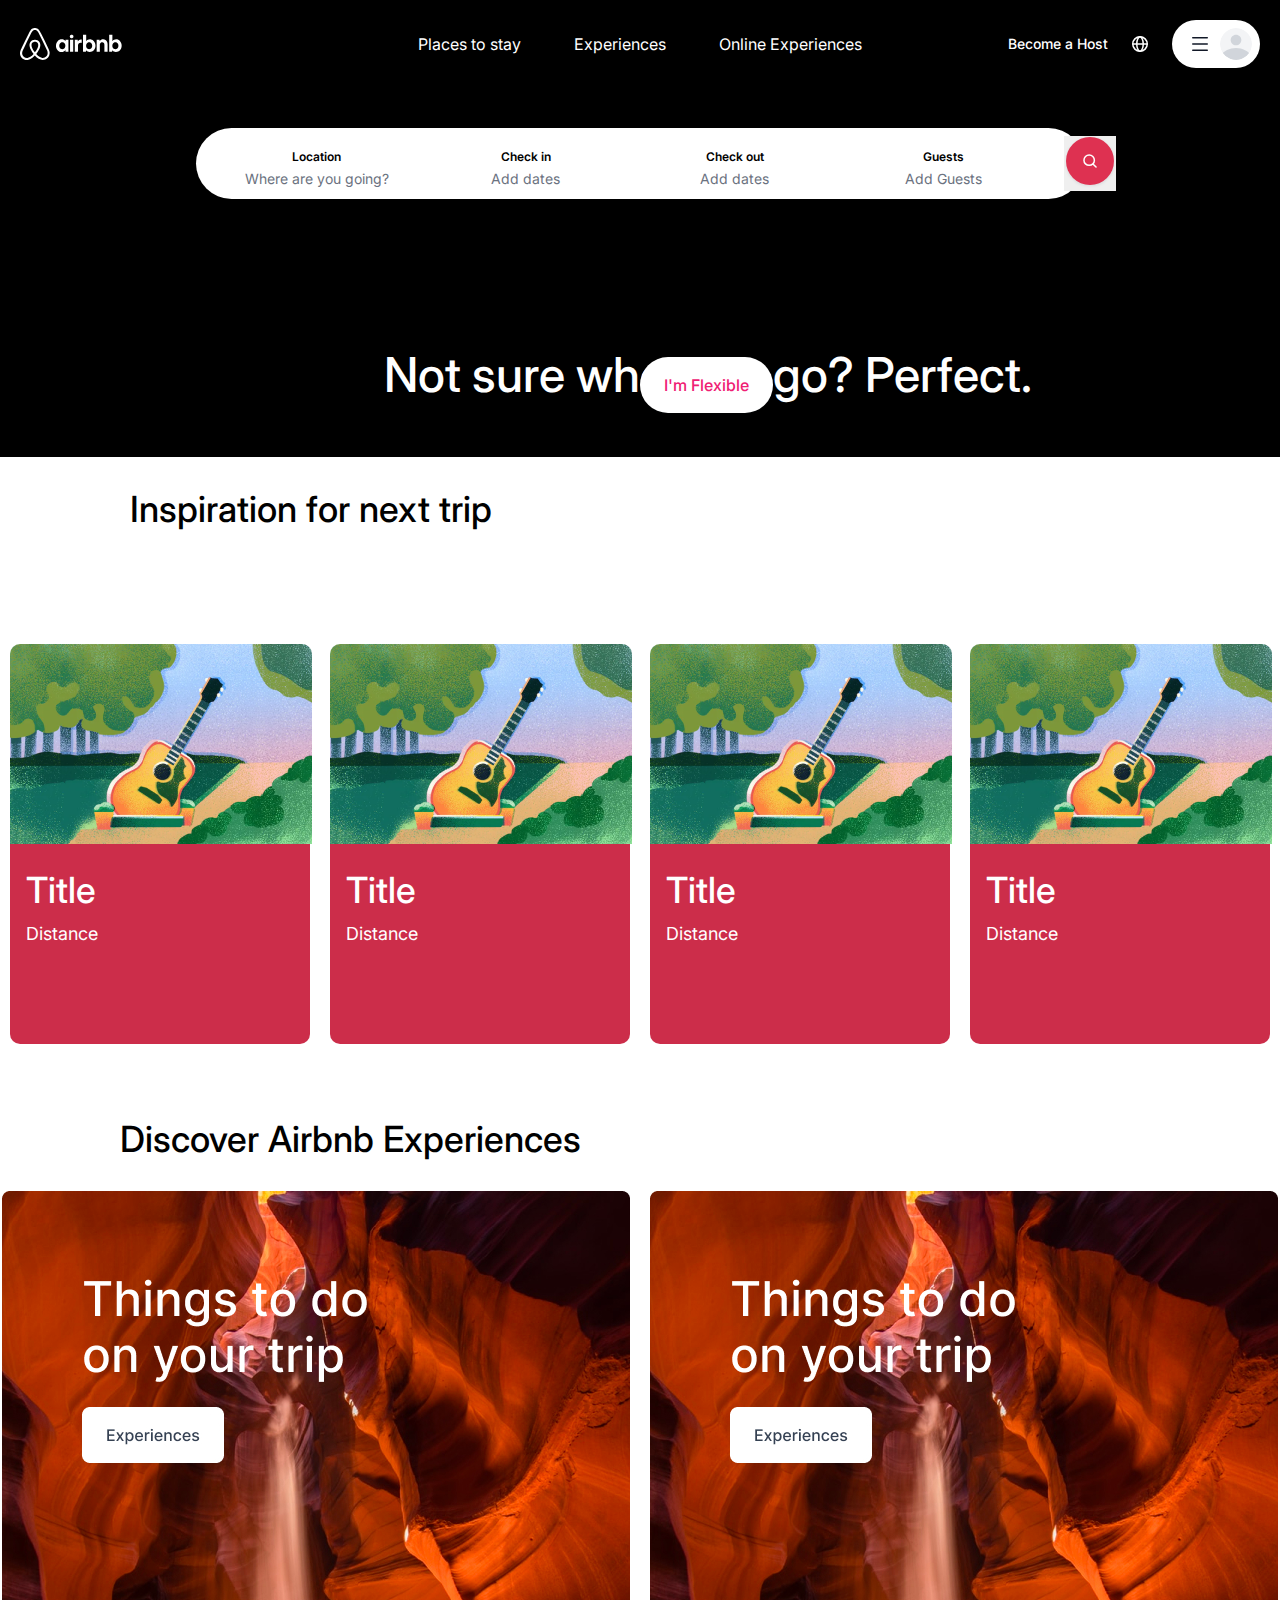
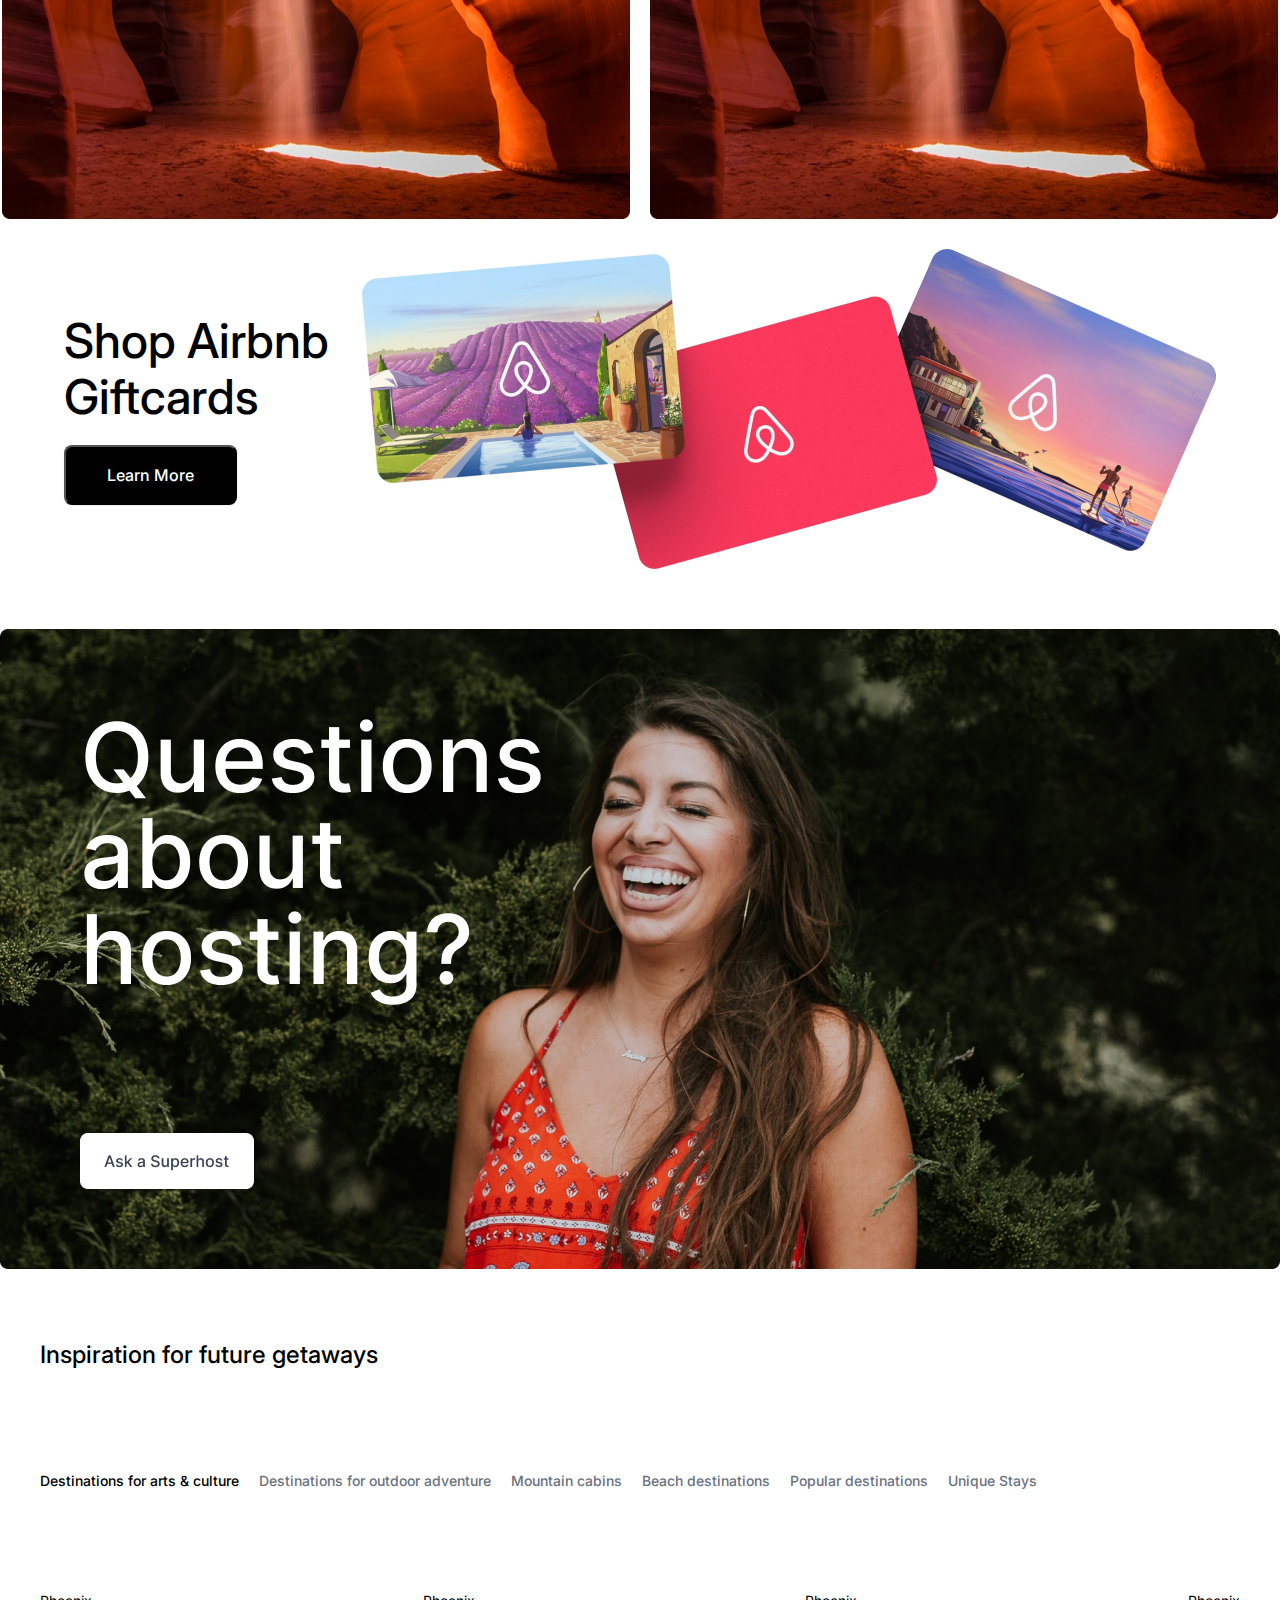
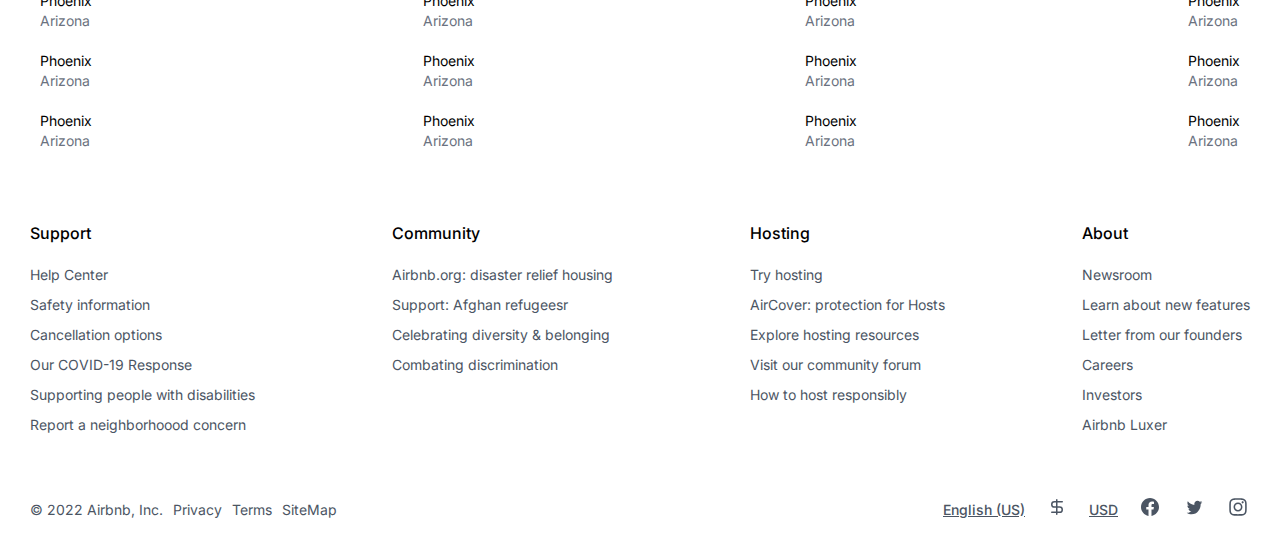
==== index.html @ 441b5147 "first" ====
<!DOCTYPE html>
<html lang="en">
<head>
    <meta charset="UTF-8">
    <meta name="viewport" content="width=device-width, initial-scale=1.0">
    <title>Document</title>
    <link rel="stylesheet" href="styles.css">
</head>
<body>

<nav class="nav-bar">
    <div class="nav1">
        <img src="./images/Vector (4).svg" alt="">
    </div>
    <div class="nav2">
        <h1>Places to stay</h1>
        <h1>Experiences</h1>
        <h1>Online Experiences</h1>
    </div>
    <div class="nav3">
        <p>Become a Host</p>
        <img src="./images/globe.svg" alt="">
        <button><img src="./images/menu.svg" alt=""><img src="./images/Avatar.svg" alt=""></button>
    </div>

</nav>

<div class="search-section">
    <div class="search-1">
        <div class="ip-box">
            <input type="text">
            <i>Location</i>
            <p>Where are you going?</p>
        </div>
        <div class="ip-box">
            <input type="text">
            <i>Check in</i>
            <p>Add dates</p>
        </div>
        <div class="ip-box">
            <input type="text">
            <i>Check out</i>
            <p>Add dates</p>
        </div>
          
        <div class="ip-box">
            <input type="text">
            <i>Guests</i>
            <p>Add Guests</p>
        </div>
        
      
        <button><img src="./images/Icon Button.svg" alt=""></button>
    </div>
</div>


    <div class="hero-1">
        <h1 >Not sure where to go? Perfect.</h1>
        <button>I'm Flexible</button>
        <img src="https://s3-alpha-sig.figma.com/img/8021/96a6/83d8b4f496c94cf0a33728d8f6e90e4b?Expires=1698019200&Signature=[base64]~1MGBa3YAjRZT5to3wsWoAhv1SKl4DXpyup11eRVD4vSIcGAQKuEsvvbBh2qszjRvrz6UcRTbOzdg__&Key-Pair-Id=APKAQ4GOSFWCVNEHN3O4" alt="">
    
    </div>

    <div class="hero-3">
        <h1 class="hero-3-h1-h1">Inspiration for next trip</h1>
        <div class="h3-cards">
            <div class="h3-card">
                <div class="h3cUp"><img src="./images/Rectangle 1.png" alt=""></div>
                <div class="h3cDow">
                    <h1>Title</h1>
                    <p>Distance</p>
                </div>
            </div>
            <div class="h3-card">
                <div class="h3cUp"><img src="./images/Rectangle 1.png" alt=""></div>
                <div class="h3cDow">
                    <h1>Title</h1>
                    <p>Distance</p>
                </div>
            </div> <div class="h3-card">
                <div class="h3cUp"><img src="./images/Rectangle 1.png" alt=""></div>
                <div class="h3cDow">
                    <h1>Title</h1>
                    <p>Distance</p>
                </div>
            </div> <div class="h3-card">
                <div class="h3cUp"><img src="./images/Rectangle 1.png" alt=""></div>
                <div class="h3cDow">
                    <h1>Title</h1>
                    <p>Distance</p>
                </div>
            </div>
        </div>


    </div>



<div class="hero-4">
    <h1 class="hero-4-head">Discover Airbnb Experiences</h1>
    <div class="h4-cards">
     
            <img src="./images/unsplash_qvO4yjZo-Mc.jpg" alt="">
            <img src="./images/unsplash_qvO4yjZo-Mc.jpg" alt="">
    </div>


</div>


<div class="hero-5">
    <div class="hero-5-container">
    <div class="hero-5-1">
        <h1>Shop Airbnb Giftcards</h1>
        <button>Learn More</button>
    </div>
    <div class="hero-5-2">
        <img src="./images/Gift Cards.jpg" alt="">
    </div>
    </div>
</div>


    <div class="hero-6">
        <div class="hero-6-container">
            <img src="./images/unsplash_SV3e7hGlVnc.png" alt="">
        </div>
    </div>


    <div class="footer1">
        <div class="footer1-1">
            <h1>Inspiration for future getaways</h1>
        </div>
        <div class="footer1-2">
            <ul>
                <li id="changeFooteractive">Destinations for arts & culture</li>
                <li>Destinations for outdoor adventure</li>
                <li>Mountain cabins</li>
                <li>Beach destinations</li>
                <li>Popular destinations</li>
                <li>Unique Stays</li>
            </ul>
        </div>
        <div class="footer1-3">
            <div class="footer1-31">
                <div class="footer1-311">
                    <div class="footer1-3111">Phoenix</div>
                    <div class="footer1-3112">Arizona</div>
                </div>
                <div class="footer1-311">
                    <div class="footer1-3111">Phoenix</div>
                    <div class="footer1-3112">Arizona</div>
                </div>
                <div class="footer1-311">
                    <div class="footer1-3111">Phoenix</div>
                    <div class="footer1-3112">Arizona</div>
                </div>
                <div class="footer1-311">
                    <div class="footer1-3111">Phoenix</div>
                    <div class="footer1-3112">Arizona</div>
                </div>
            </div>
            <div class="footer1-31">
                <div class="footer1-311">
                    <div class="footer1-3111">Phoenix</div>
                    <div class="footer1-3112">Arizona</div>
                </div>
                <div class="footer1-311">
                    <div class="footer1-3111">Phoenix</div>
                    <div class="footer1-3112">Arizona</div>
                </div>
                <div class="footer1-311">
                    <div class="footer1-3111">Phoenix</div>
                    <div class="footer1-3112">Arizona</div>
                </div>
                <div class="footer1-311">
                    <div class="footer1-3111">Phoenix</div>
                    <div class="footer1-3112">Arizona</div>
                </div>
            </div>
            <div class="footer1-31">
                <div class="footer1-311">
                    <div class="footer1-3111">Phoenix</div>
                    <div class="footer1-3112">Arizona</div>
                </div>
                <div class="footer1-311">
                    <div class="footer1-3111">Phoenix</div>
                    <div class="footer1-3112">Arizona</div>
                </div>
                <div class="footer1-311">
                    <div class="footer1-3111">Phoenix</div>
                    <div class="footer1-3112">Arizona</div>
                </div>
                <div class="footer1-311">
                    <div class="footer1-3111">Phoenix</div>
                    <div class="footer1-3112">Arizona</div>
                </div>
            </div>

            

        </div>

    </div>

    <div class="footer2">
        <div class="f21">
            <h1>Support</h1>
            <ul>
                <li>Help Center</li>
                <li>Safety information</li>
                <li>Cancellation options</li>
                <li>Our COVID-19 Response</li>
                <li>Supporting people with disabilities</li>
                <li>Report a neighborhoood concern</li>

            </ul>
        </div>
        <div class="f21">
            <h1>Community</h1>
            <ul>
                <li>Airbnb.org: disaster relief housing</li>
                <li>Support: Afghan refugeesr</li>
                <li>Celebrating diversity & belonging</li>
                <li>Combating discrimination</li>

            </ul>
        </div>
        <div class="f21">
            <h1>Hosting</h1>
            <ul>
                <li>Try hosting</li>
                <li>AirCover: protection for Hosts</li>
                <li>Explore hosting resources</li>
                <li>Visit our community forum</li>
                <li>How to host responsibly</li>

            </ul>
        </div>
        <div class="f21">
            <h1>About</h1>
            <ul>
                <li>Newsroom</li>
                <li>Learn about new features</li>
                <li>Letter from our founders</li>
                <li>Careers</li>
                <li>Investors</li>
                <li>Airbnb Luxer</li>

            </ul>
        </div>

    </div>

    <div class="footer4">
        <div class="f4L">
            <ul>
                <li>© 2022 Airbnb, Inc.</li>
                <li>Privacy</li>
                <li>Terms</li>
                <li>SiteMap</li>
            </ul>
        </div>
        <div class="f4R">
            <ul>
                <li id="toBedeletedFooter" ><img src="./images/globe.svg" alt=""></li>
                <li id="toBedeletedFooter">English (US)</li>
                <li id="toBedeletedFooter"><img src="./images/dollar-2.svg" alt=""></li>
                <li id="toBedeletedFooter">USD</li>
                <li><img src="./images/Social Media.svg" alt=""></li>
                <li><img src="./images/Social Media (1).svg" alt="" srcset=""></li>
                <li><img src="./images/Social Media (2).svg" alt="" srcset=""></li>


            </ul>
        </div>
    </div>


    <script src="index.js"></script>
</body>
</html>
---- styles.css ----
@import url("https://fonts.googleapis.com/css2?family=ABeeZee&family=Aclonica&family=DM+Sans:opsz@9..40&family=Gothic+A1&family=Inter&family=Montserrat&family=Plus+Jakarta+Sans&family=Poppins&family=Preahvihear&family=Roboto&family=Rubik&display=swap");

* {
  margin: 0px;
  padding: 0px;
}
.nav-bar {
  position: block;
  display: flex;
  flex-direction: row;
  background-color: black;
  align-items: center;
  justify-content: space-between;
  padding: 20px;
}
.nav2,
.nav3 {
  display: flex;
  flex-direction: row;
  align-items: center;
}
.nav1 {
    display:flex;
  width: 30%;
}
.nav2 {
  width: 40%;
  justify-content: space-around;
}

.nav2 h1 {
  color: var(--white, #fff);

  /* text-base/Regular */
  font-family: Inter;
  font-size: 16px;
  font-style: normal;
  font-weight: 400;
  line-height: 24px; /* 150% */
}

.nav3 {
  width: 30%;
  justify-content: flex-end;
  gap: 20px;
}
.nav3 p {
  color: var(--white, #fff);

  /* text-sm/Medium */
  font-family: Inter;
  font-size: 14px;
  font-style: normal;
  font-weight: 500;
  line-height: 20px; /* 142.857% */
}

.nav3 button {
  display: flex;
  padding: 8px 8px 8px 16px;
  align-items: center;
  gap: 8px;
  border-radius: 100px;
  background: var(--white, #fff);
  border: none;
}

.search-section {
  display: flex;
  flex-direction: row;
  align-items: center;
  justify-content: center;
  background-color: rgb(0, 0, 0);
  padding: 40px;
}
.search-1 {
  display: flex;
  width: 848px;
  padding: 8px 8px 8px 32px;
  align-items: center;
  gap: 32px;
  background-color: #fff;
  border-radius: 1000px;
}
.ip-box {
  position: relative;
  align-items: center;
  justify-content: center;
  display: flex;
  flex-direction: column;
}
.ip-box input {
  height: 50px;
  border: none;
  display: flex;
  align-items: center;
}
.ip-box i {
  position: absolute;
  color: var(--black, #000);
  top: 10px;
  /* text-xs/Medium */
  font-family: Inter;
  font-size: 12px;
  font-style: normal;
  font-weight: 600;
  line-height: 133.33%; /* 133.333% */
  position: absolute;
}

.ip-box p {
  position: absolute;
  top: 30px;
  color: var(--gray-500, #6b7280);

  /* text-sm/Regular */
  font-family: Inter;
  font-size: 14px;
  font-style: normal;
  font-weight: 400;
  line-height: 20px; /* 142.857% */
}
.search-1 button {
  border: none;
  background-color: none;
}
.hero-1 {
  position: relative;
    background-color: #000;
  display: block;
  height: 50%;
  padding: 100px;
}
.hero-1 img {
  max-height: 100%;
  max-width: 100%;
  border-radius: 50px !important;
}
.hero-1 h1 {
  color: #fff;
  position: absolute;
  bottom: 25%;
  left: 30%;
  /* text-5xl/Medium */
  font-family: Inter;
  font-size: 48px;
  font-style: normal;
  font-weight: 500;
  line-height: 56px; /* 116.667% */
}
.hero-1 button {
    position: absolute;
    bottom: 20%;
    left: 50%;
  display: flex;
  padding: 16px 24px;
  justify-content: center;
  align-items: center;
  gap: 8px;
  color: #ef2073;
  border-radius: 100px;
  border: 0px solid var(--gray-200, #e5e7eb);
  background: var(--white, #fff);

/* text-base/Medium */
font-family: Inter;
font-size: 16px;
font-style: normal;
font-weight: 500;
line-height: 150%; /* 24px */
  /* shadow-base */
  box-shadow: 0px 1px 2px 0px rgba(31, 41, 55, 0.08);
}

.hero-3{
    position: block;
    height: 600px;
    display: flex;
    flex-direction: column;
    align-items: flex-start;
    justify-content: center;
    padding: 30px;

}
.h3-cards{
    display: flex;
    flex-direction:row;
   
    width: 100%;
    height: 100%;
    gap: 20px;
    align-items: center;
    justify-content: center;
}
.h3-card{
    /* display: flex;
    height: 500px;
    width: 500px;
    flex-direction: column; */
   display: flex;
   height: 330px;
    width: 300px;
    flex-direction: column;
    border-radius: 10px;
 
}

.h3cUp{
    height: 200px;
    align-self: stretch;
    border-radius: 10px;
    
}
.h3cUp img{
   object-fit: cover;
   border-radius: 10px 10px 0px 0px ;
}

.h3cDow{

    display: flex;
padding: 24px 16px 96px 16px;
flex-direction: column;
align-items: flex-start;
gap: 8px;
align-self: stretch;background: #CC2D4A;
   border-radius:0px 0px 10px 10px ;
}

.h3cDow h1{
    align-self: stretch;
    color: var(--white, #FFF);

    /* text-4xl/Medium */
    font-family: Inter;
    font-size: 36px;
    font-style: normal;
    font-weight: 500;
    line-height: 44px; /* 122.222% */
}
.h3cDow p{
    align-self: stretch;
    color: var(--white, #FFF);

    /* text-lg/Regular */
    font-family: Inter;
    font-size: 18px;
    font-style: normal;
    font-weight: 400;
    line-height: 28px; /* 155.556% */
}

.hero-3-h1-h1{
    color: var(--black, #000);

    /* text-4xl/Medium */
    font-family: Inter;
    font-size: 36px;
    font-style: normal;
    font-weight: 500;
    line-height: 44px; /* 122.222% */
  
 
    padding-left: 100px;
}


.hero-4{
    display: flex;
    flex-direction:column;
    gap: 30px;
}
.hero-4-head{
    color: var(--black, #000);

/* text-4xl/Medium */
    font-family: Inter;
    font-size: 36px;
    font-style: normal;
    font-weight: 500;
    line-height: 44px; /* 122.222% */
    padding-left: 120px;
}


.h4-cards{
    display: flex;
    flex-direction:row;
    align-items: center;
    justify-content: center;
    gap: 20px;

}

.hero-5{
    height: 100%;
    width: 100%;
    display: flex;
    align-items: center;
    justify-content: center;
}
.hero-5-container{
    height: 90%;
    width: 90%;
    display: flex;
    flex-direction: row;
 
    gap: 20px;
    padding: 30px;
    justify-content: space-between;
}
.hero-5-1{
    display: flex;
    width: 30%;
    flex-direction: column;
    gap: 20px;
    justify-content: center;
}

.hero-5-1 h1{
    color: var(--black, #000);

/* text-5xl/Medium */
font-family: Inter;
font-size: 48px;
font-style: normal;
font-weight: 500;
line-height: 56px; /* 116.667% */
}
.hero-5-1 button{
    width: 50%;
    color: var(--white, #FFF);

/* text-base/Medium */
    font-family: Inter;
    font-size: 16px;
    font-style: normal;
    font-weight: 500;
    line-height: 150%; /* 24px */
    display: flex;
    padding: 16px 24px;
    justify-content: center;
    align-items: center;
    gap: 8px;
    border-radius: 8px;
    background: var(--black, #000);

    /* shadow-base */
    box-shadow: 0px 1px 2px 0px rgba(31, 41, 55, 0.08);
}


.hero-5-2{
    width: 60%;
    display: flex;
    flex-direction: row;
    align-items: center;
    justify-content: flex-end;
    background-color: #CC2D4A;
}   


.hero-6{
    display: flex;
    width: 100%;
    height: 700px;
    justify-content: center;
    align-items: center;
    
}
.hero-6-container{
    padding: 30px;
    display: flex;
}

.footer1{
    width: 100%;
    display: flex;
    flex-direction:column;
    gap: 20px;
}

.footer1-1{
    padding: 40px;
    display: flex;
    flex-direction: column;   
    
}
#changeFooteractive{
    color: var(--black, #000);

    /* text-sm/Medium */
    font-family: Inter;
    font-size: 14px;
    font-style: normal;
    font-weight: 500;
    line-height: 20px; /* 142.857% */
}
.footer1-1 h1{
    color: var(--black, #000);

    /* text-2xl/Medium */
    font-family: Inter;
    font-size: 24px;
    font-style: normal;
    font-weight: 500;
    line-height: 32px; /* 133.333% */
}

.footer1-2{
    padding: 40px;
    display: flex;
    flex-direction: row;

}   
.footer1-3{
    display: flex;
    padding: 40px;
    flex-direction:column;
    gap: 20px;
    justify-content: center;
    align-items: center;
}

.footer1-2 ul{
    list-style: none;
    width: 100%;
    display: flex;
    flex-direction: row;
    gap: 20px;
}
.footer1-2 li{
    color: var(--gray-500, #6B7280);

/* text-sm/Medium */
font-family: Inter;
font-size: 14px;
font-style: normal;
font-weight: 500;
line-height: 20px; /* 142.857% */
}
.footer1-31{
    display: flex;
    flex-direction: row;
    align-items: center;
    justify-content: space-between;
    width: 100%;    
}
.footer1-311{
    display: flex;
    flex-direction: column;
}
.footer1-3111{
    color: var(--black, #000);

    /* text-sm/Regular */
    font-family: Inter;
    font-size: 14px;
    font-style: normal;
    font-weight: 400;
    line-height: 20px; /* 142.857% */
}

.footer1-3112{
    color: var(--gray-500, #6B7280);

/* text-sm/Regular */
    font-family: Inter;
    font-size: 14px;
    font-style: normal;
    font-weight: 400;
    line-height: 20px; /* 142.857% */
}

.footer2{
    position: block;
    width: 100%;
    
    justify-content: space-between;
    display: flex;
    flex-direction: row;
    gap: 40px;
}
.f21{
    display: flex;
    flex-direction: column;
    gap: 20px;
    padding: 30px;
}
.f21 h1{
    color: var(--black, #000);

    /* text-base/Medium */
    font-family: Inter;
    font-size: 16px;
    font-style: normal;
    font-weight: 500;
    line-height: 150%; /* 24px */
}

.f21 ul{
    list-style: none;
    display: flex;
    gap:10px;
    flex-direction: column;
}
.f21 li{
    color: var(--gray-600, #4B5563);
    list-style: none;
    /* text-sm/Regular */
    font-family: Inter;
    font-size: 14px;
    font-style: normal;
    font-weight: 400;
    line-height: 20px; /* 142.857% */
}

.footer4{
    display: flex;
    flex-direction: row;
    justify-content: space-between;
    width: 100%;

    align-items: center;
}
.f4L ul{
    padding: 30px;
    list-style: none;
    display:flex;
    flex-direction: row;
    gap: 10px;
    align-items: center;
}
.f4L li{
    display: flex;
    
    flex-direction: column;
    align-items: flex-start;
    gap: 48px;
    align-self: stretch;
    color: var(--gray-600, #4B5563);

/* text-sm/Regular */
    font-family: Inter;
    font-size: 14px;
    font-style: normal;
    font-weight: 400;
    line-height: 20px; /* 142.857% */
}
.f4R ul{
    padding: 30px;
    list-style: none;
    display: flex;
    flex-direction: row;
    align-items: center;
    gap:20px
}
.f4R li{
    color: var(--gray-600, #4B5563);
    font-family: Inter;
    font-size: 14px;
    font-style: normal;
    font-weight: 500;
    line-height: 20px; /* 142.857% */
    text-decoration-line: underline;
}

@media  screen and (max-width:780px) {
    .nav-bar,.nav1,.nav2,.nav3,.search-1,.h3-cards,.h4-cards,.hero-5-container{
        flex-direction: column;
        gap: 30px;
      
    }
    .search-section{
        flex-direction: column;
        border-radius: 0px;
       
    }
    .search-1{

        border-radius: 10px;
        width: 100% !important;
    }
    .ip-box{
        flex-direction: column;
        border: 1px solid rgb(203, 0, 128);
        width: 50%;
    }
    .ip-box input{
        width: 100%;
    }

    .nav-bar{
        align-items: center;
    }
    .nav1{
        align-items: center !important;
    }
    .nav3{
        display: none !important;
    }

    .hero-1 button{
        display: none !important;
    }
    .hero-1 h1{
        font-size: small !important;
    }
    .hero-3-h1-h1{
        position: relative !important;
        font-size: large !important;
    }
    .h3-cards{
        position: block;
        gap: 40px;
       
        overflow-y: scroll;
    }
    .h3-card
    {
        padding: 50px;
       position: relative; 
    }
    .hero-4-head{
        font-size: large !important;
    }
    .hero-5-container{
        align-items: center !important;
    }
    .hero-5-1 button{
        width: 100%;
    }
    .hero-6{
        display: none !important;
    }
    .hero-5-2{
        display: none !important;
    }
    .footer1-2 ul{
        flex-direction: column;
    }
    .footer2{
        flex-direction: column;
        align-items: center;
    }
    .f21{
        align-items: center;
    }
    .f21 ul{
        align-items: center;
    }
    #toBedeletedFooter{
        display: none !important;
    }
    .footer4{
        align-items: center;
        justify-content: center;    
    }
    .f4L{
        display: none !important;
    }
    .h4-cards img{
        width: 70%;
    }

}
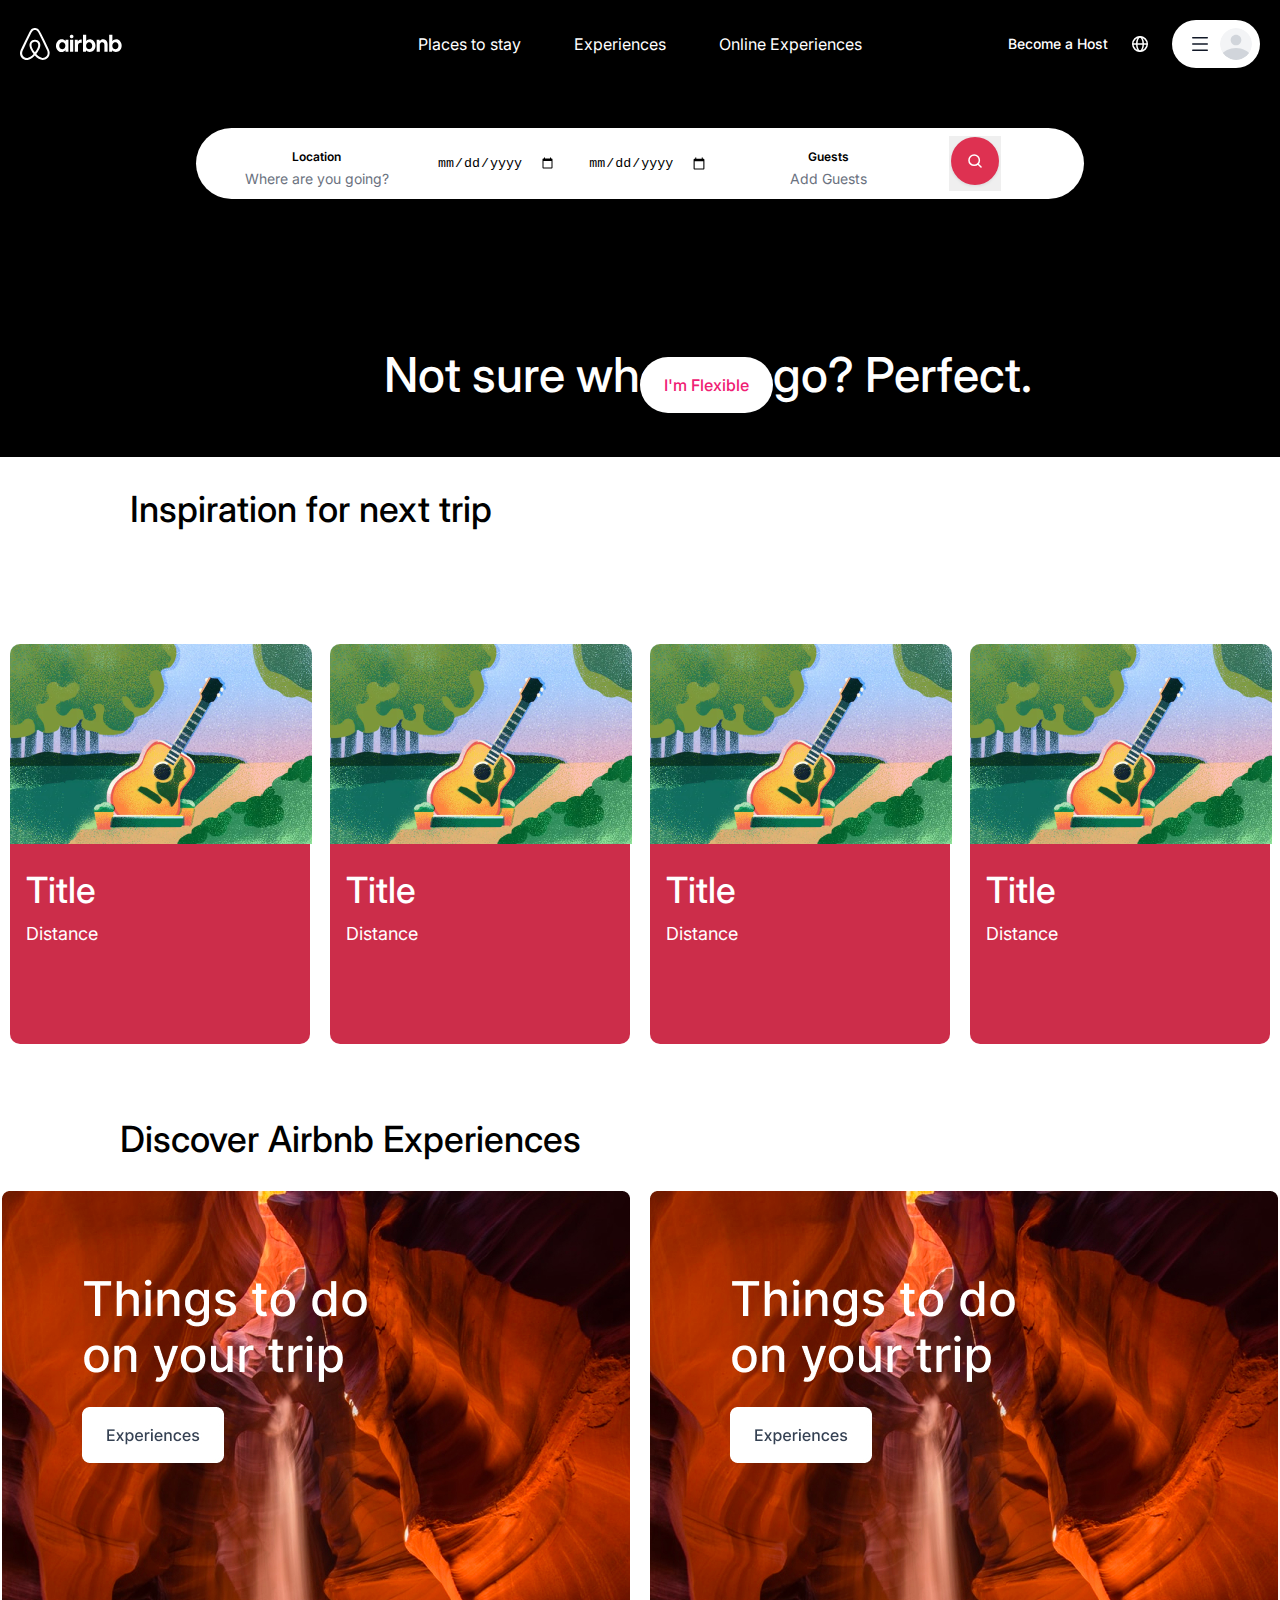
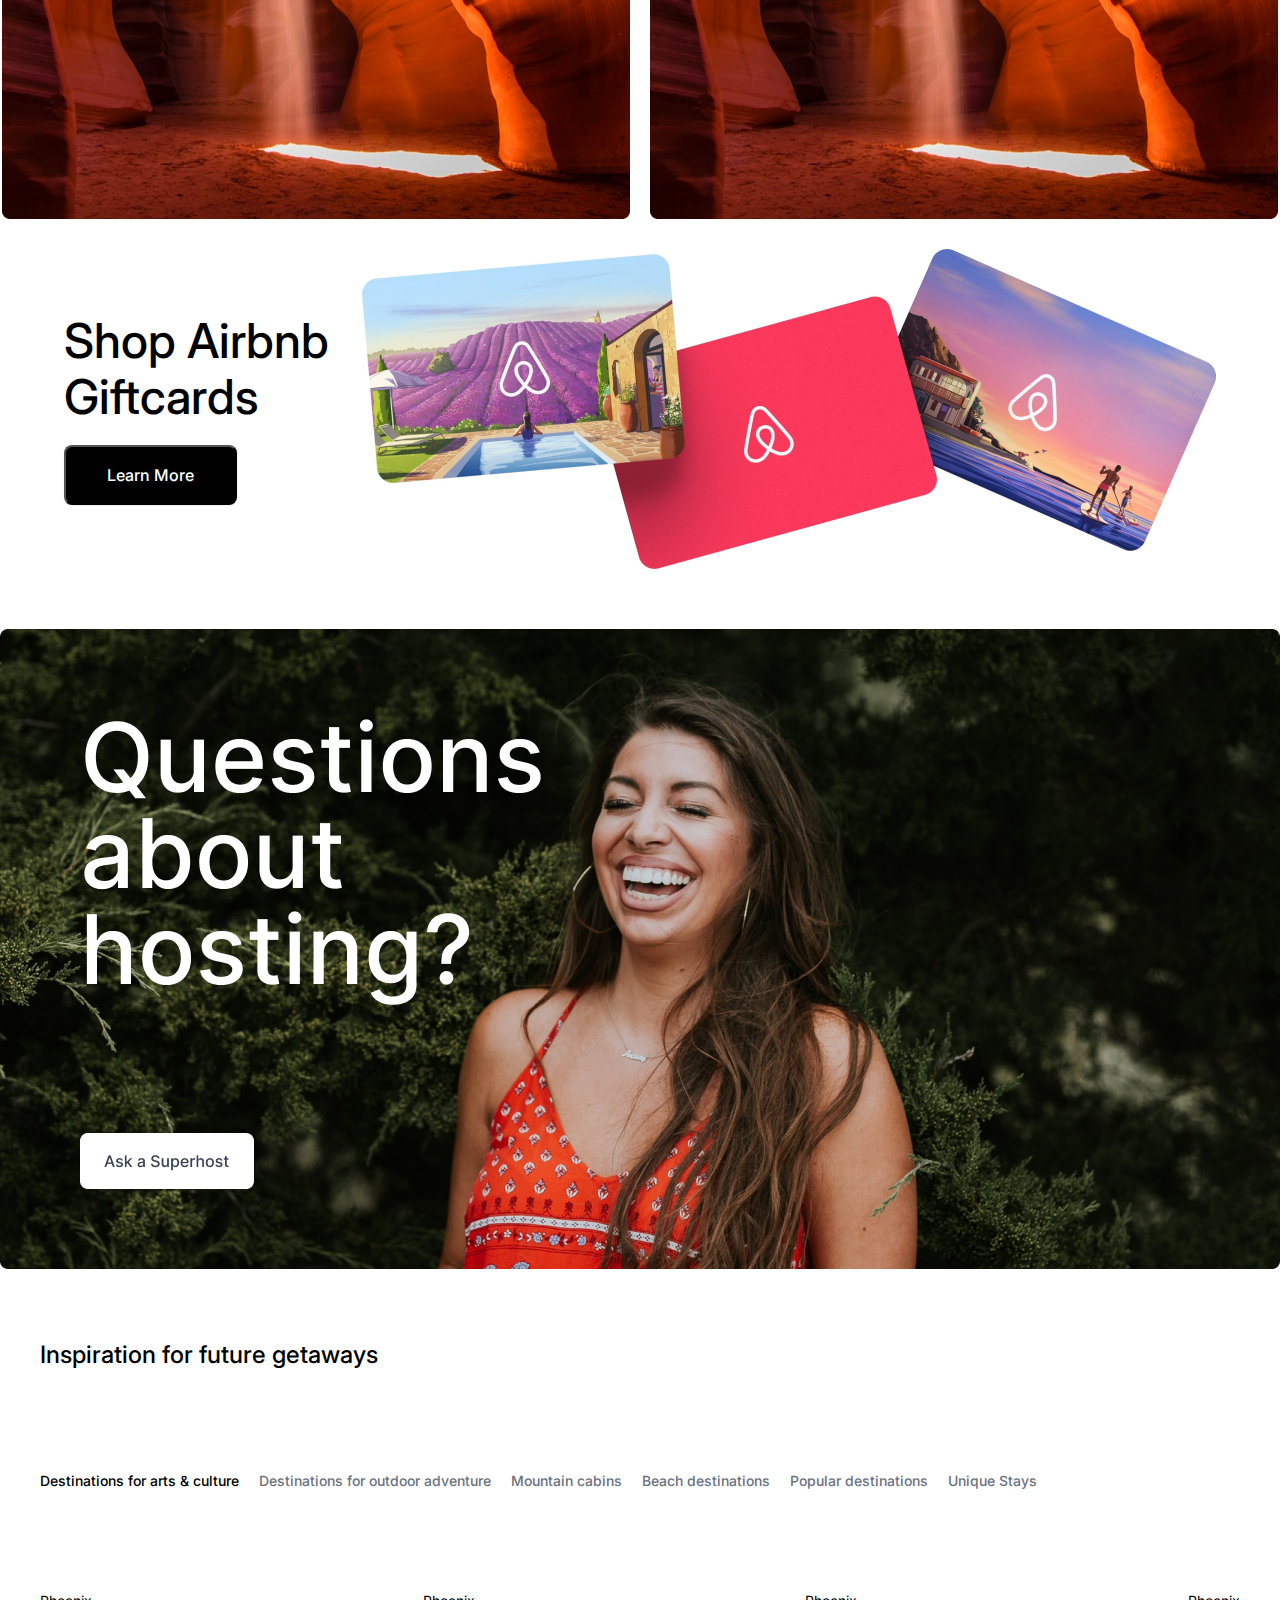
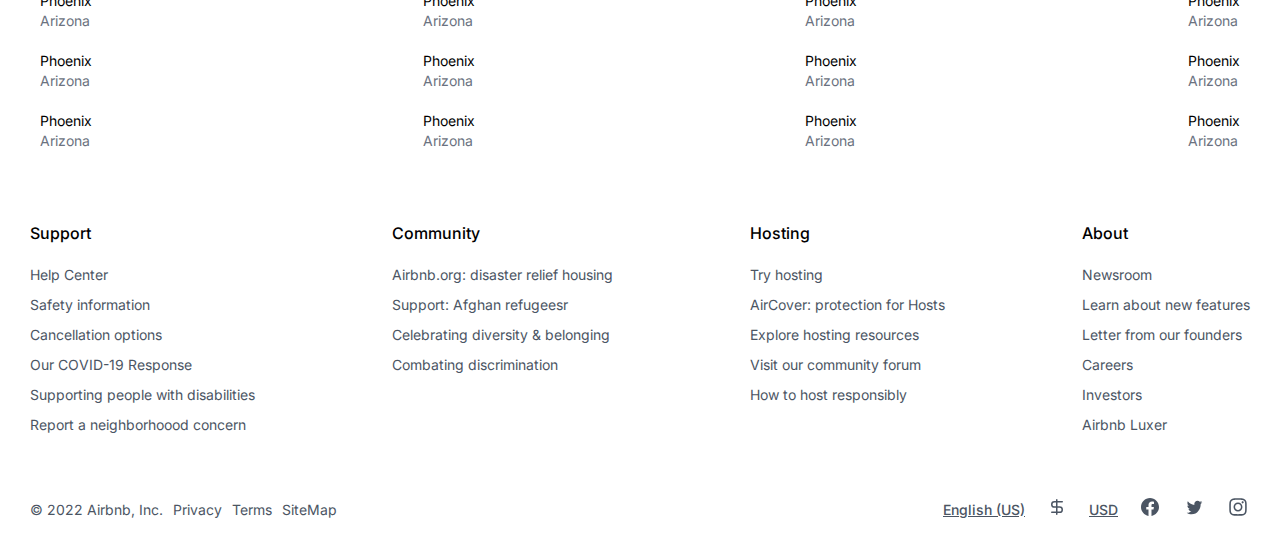
==== commit 37931845: "last" ====
--- a/index.html
+++ b/index.html
@@ -28,29 +28,27 @@
 <div class="search-section">
     <div class="search-1">
         <div class="ip-box">
-            <input type="text">
+            <input id="locationip" type="text">
             <i>Location</i>
-            <p>Where are you going?</p>
-        </div>
-        <div class="ip-box">
-            <input type="text">
-            <i>Check in</i>
-            <p>Add dates</p>
-        </div>
-        <div class="ip-box">
-            <input type="text">
-            <i>Check out</i>
-            <p>Add dates</p>
-        </div>
+            <p class="ipboxp">Where are you going?</p>
+        </div>
+        <div class="ip-box">
+            <input id="dateInput" type="date" placeholder="">
+           
+        </div>
+        <div class="ip-box">
+            <input id="dateInput" type="date" placeholder="">
           
-        <div class="ip-box">
-            <input type="text">
+        </div>
+          
+        <div class="ip-box">
+            <input id="guestip" type="text">
             <i>Guests</i>
-            <p>Add Guests</p>
+            <p class="ipboxp">Add Guests</p>
         </div>
         
       
-        <button><img src="./images/Icon Button.svg" alt=""></button>
+        <button><img id="searchip" src="./images/Icon Button.svg" alt=""></button>
     </div>
 </div>
 
--- a/styles.css
+++ b/styles.css
@@ -84,15 +84,18 @@
 }
 .ip-box {
   position: relative;
+  display: flex;
   align-items: center;
   justify-content: center;
-  display: flex;
+
   flex-direction: column;
 }
 .ip-box input {
   height: 50px;
+
   border: none;
   display: flex;
+  justify-content: center;
   align-items: center;
 }
 .ip-box i {
@@ -662,5 +665,7 @@
     .h4-cards img{
         width: 70%;
     }
-
+    .nav1{
+        border: none !important;
+    }
 }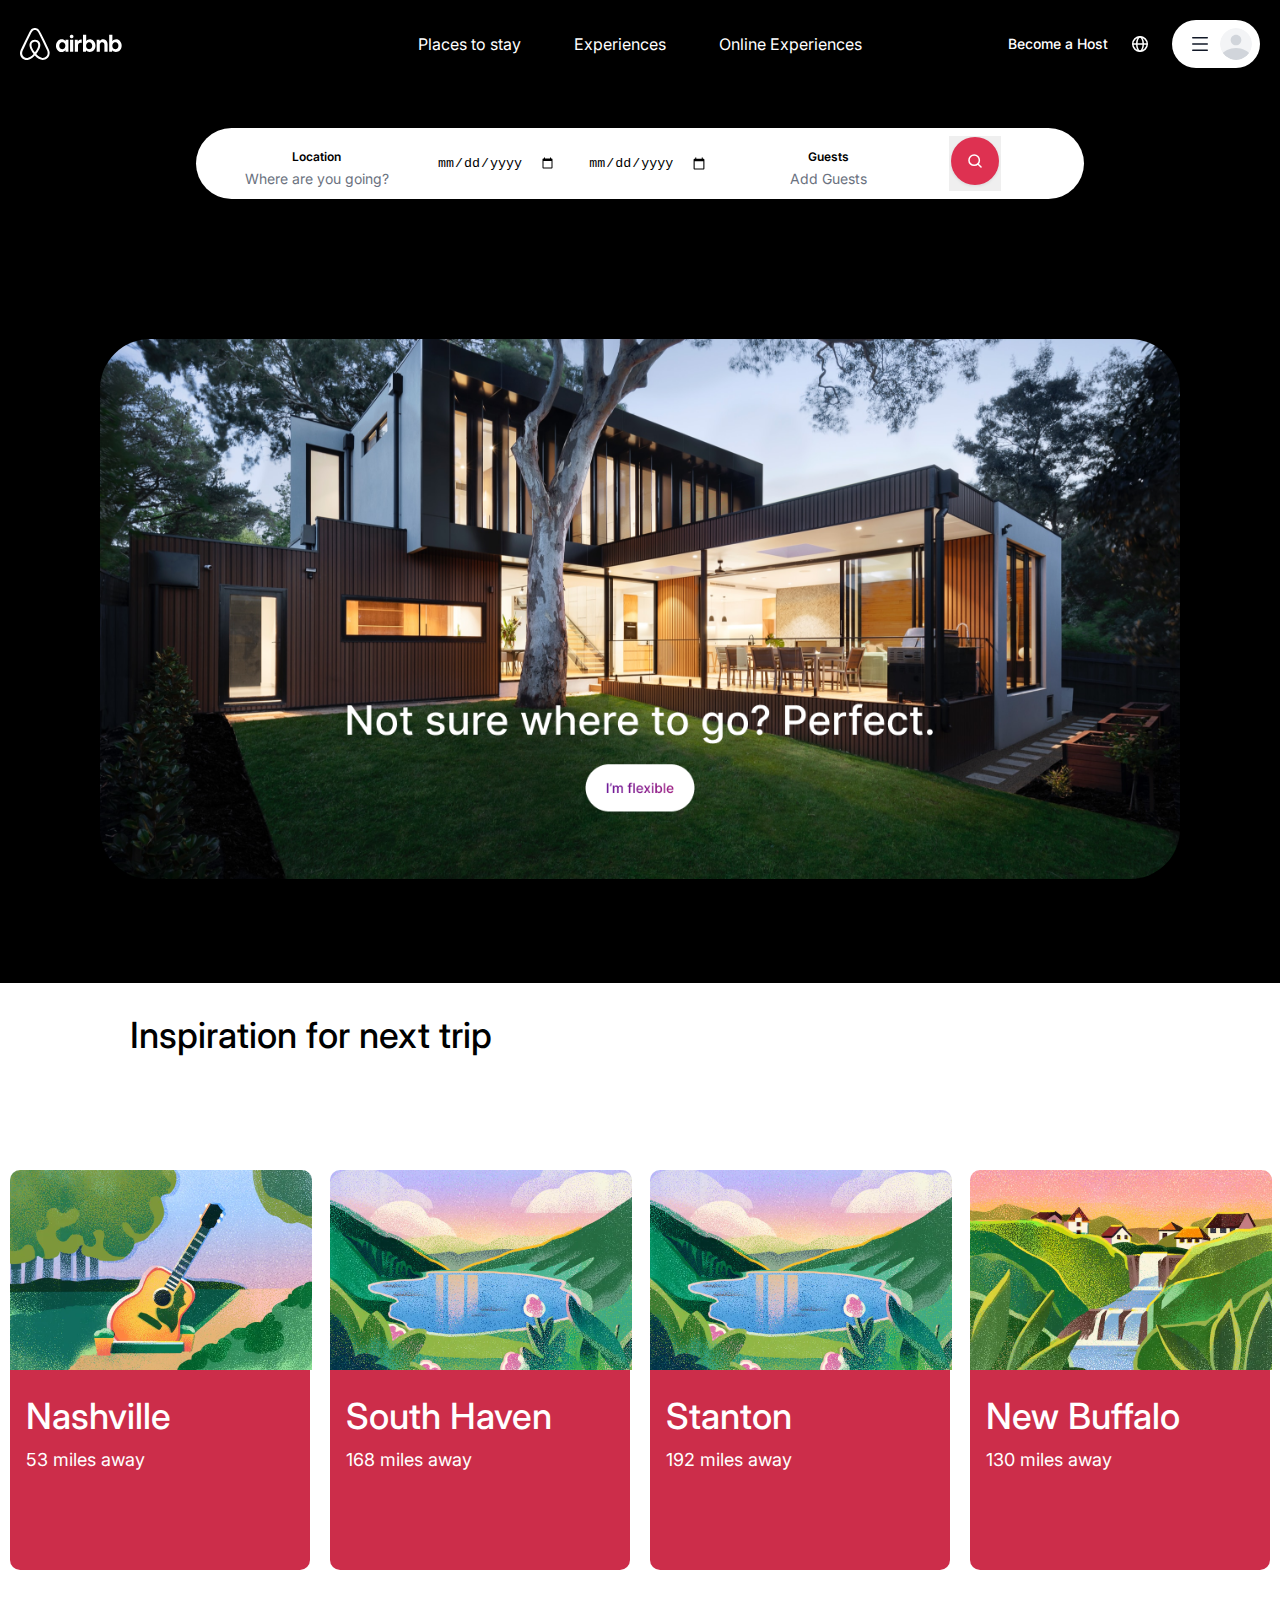
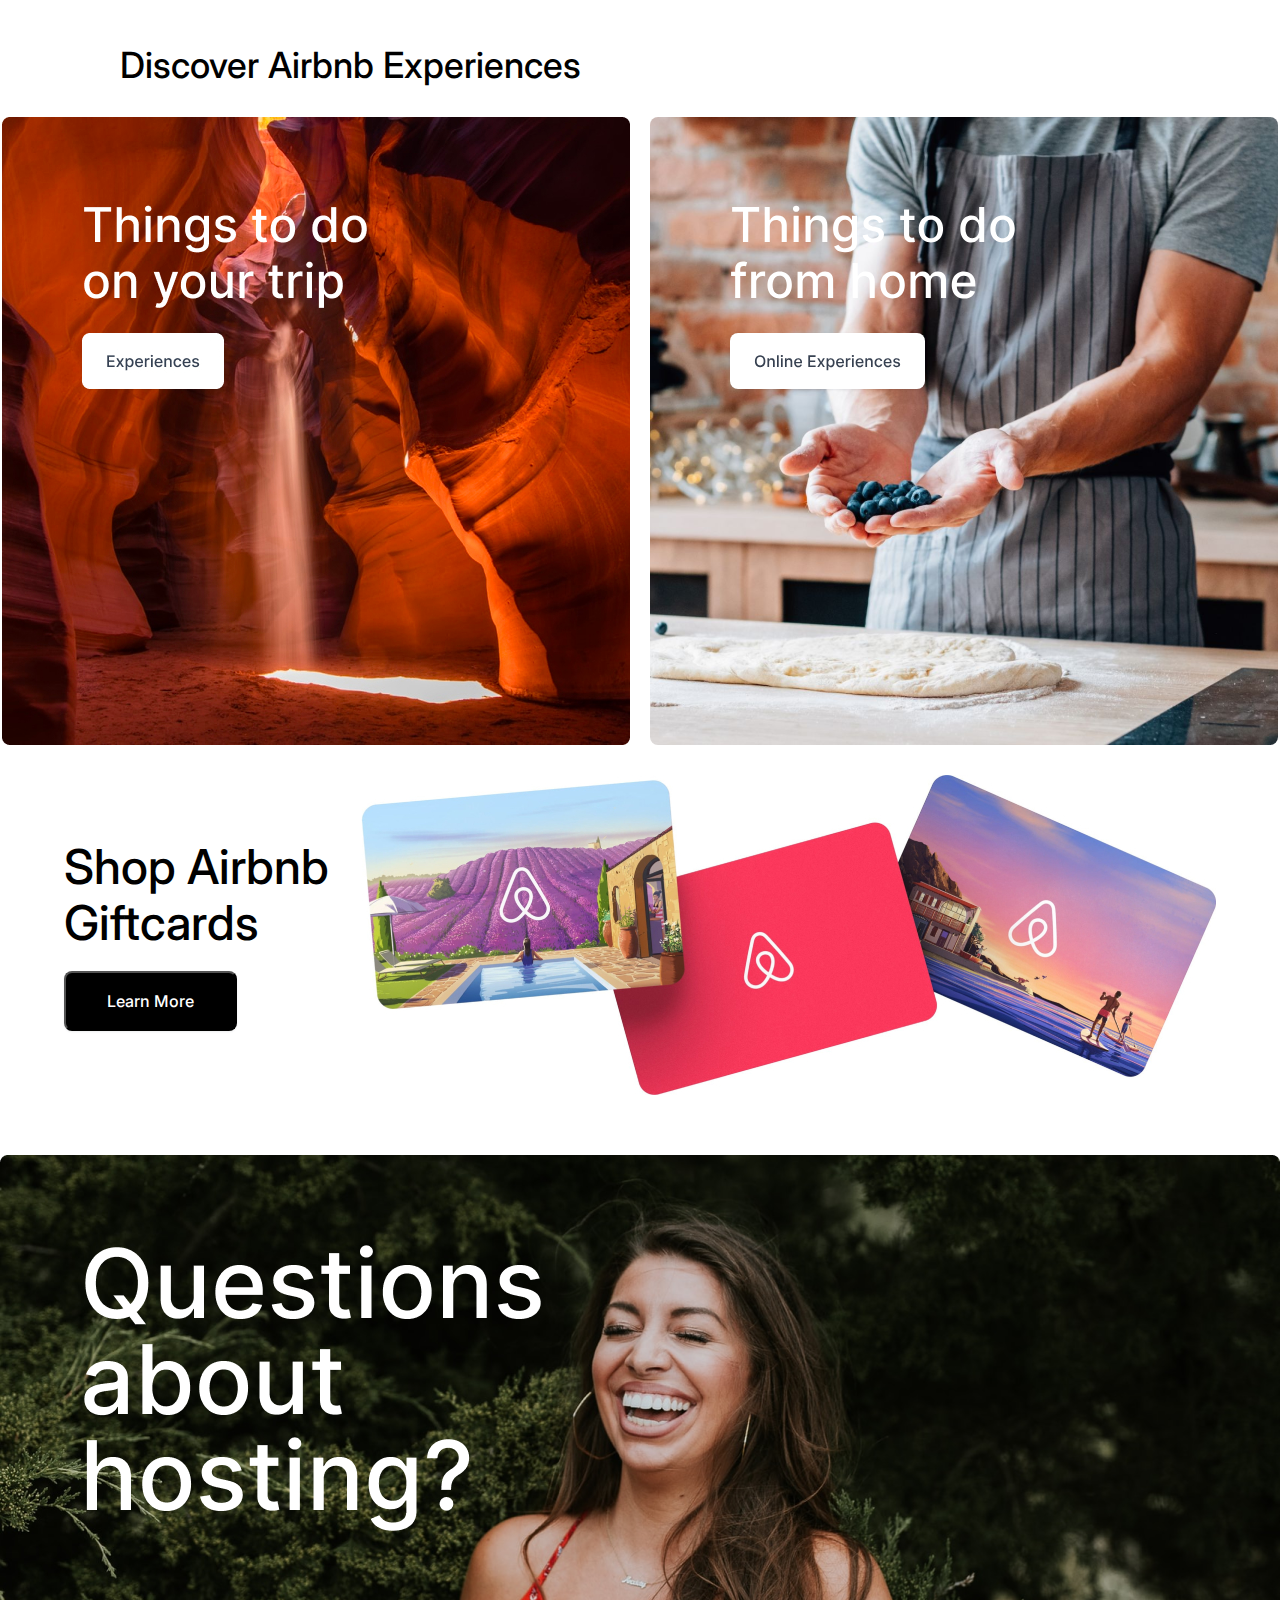
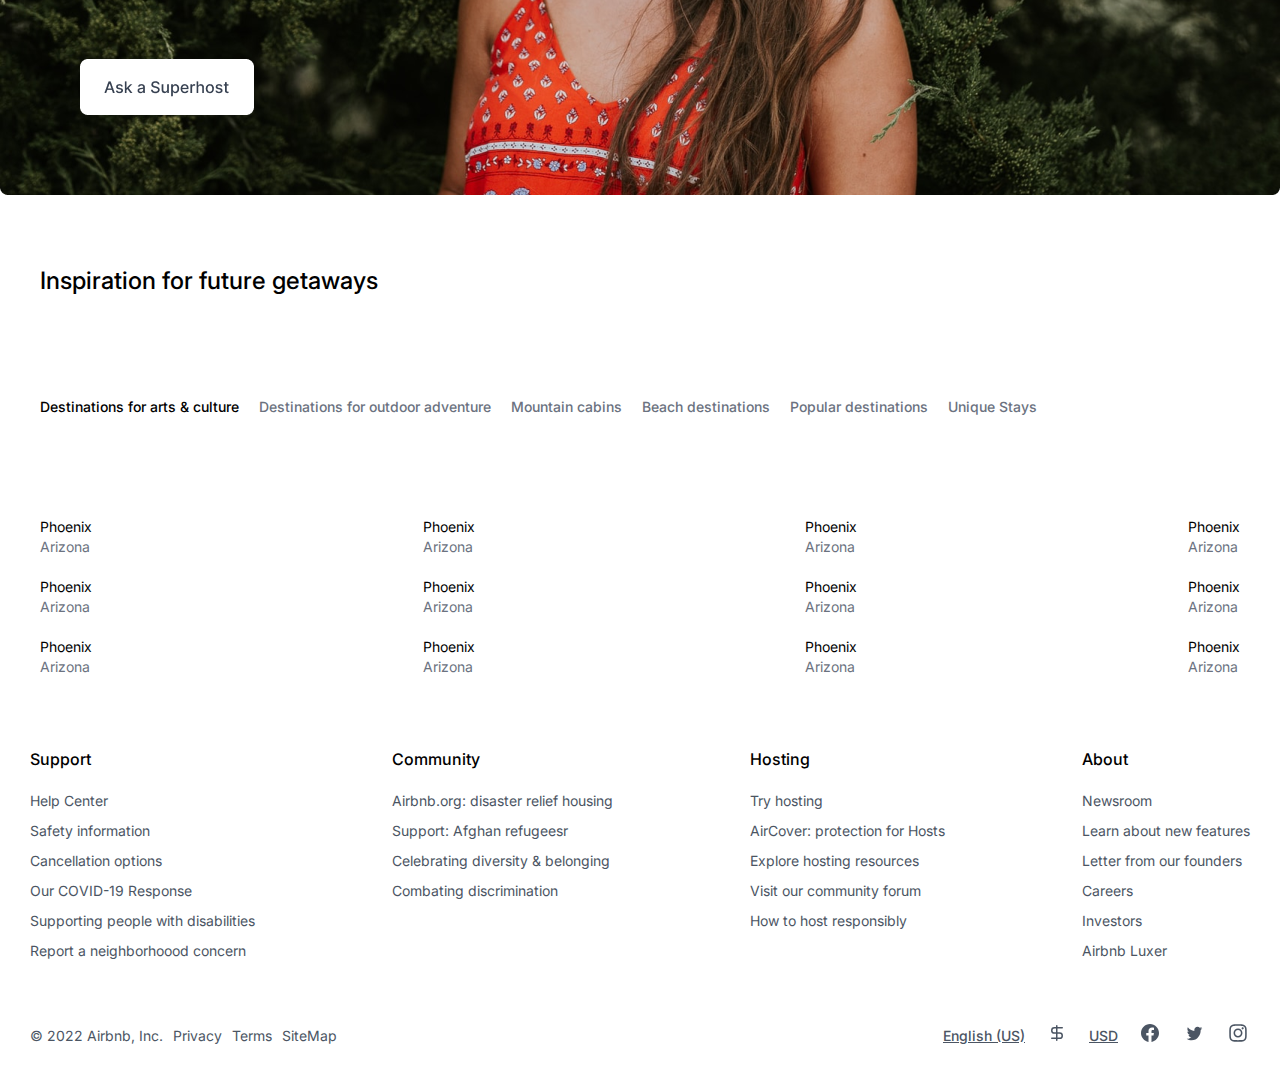
==== commit 15d7a6ad: "final" ====
--- a/index.html
+++ b/index.html
@@ -54,9 +54,8 @@
 
 
     <div class="hero-1">
-        <h1 >Not sure where to go? Perfect.</h1>
-        <button>I'm Flexible</button>
-        <img src="https://s3-alpha-sig.figma.com/img/8021/96a6/83d8b4f496c94cf0a33728d8f6e90e4b?Expires=1698019200&Signature=[base64]~1MGBa3YAjRZT5to3wsWoAhv1SKl4DXpyup11eRVD4vSIcGAQKuEsvvbBh2qszjRvrz6UcRTbOzdg__&Key-Pair-Id=APKAQ4GOSFWCVNEHN3O4" alt="">
+        
+        <img src="./images/Big Card.png" alt="">
     
     </div>
 
@@ -66,27 +65,27 @@
             <div class="h3-card">
                 <div class="h3cUp"><img src="./images/Rectangle 1.png" alt=""></div>
                 <div class="h3cDow">
-                    <h1>Title</h1>
-                    <p>Distance</p>
+                    <h1>Nashville</h1>
+                    <p>53 miles away</p>
                 </div>
             </div>
             <div class="h3-card">
-                <div class="h3cUp"><img src="./images/Rectangle 1.png" alt=""></div>
-                <div class="h3cDow">
-                    <h1>Title</h1>
-                    <p>Distance</p>
+                <div class="h3cUp"><img src="./images/Rectangle 1.svg" alt=""></div>
+                <div class="h3cDow">
+                    <h1>South Haven</h1>
+                    <p>168 miles away</p>
                 </div>
             </div> <div class="h3-card">
-                <div class="h3cUp"><img src="./images/Rectangle 1.png" alt=""></div>
-                <div class="h3cDow">
-                    <h1>Title</h1>
-                    <p>Distance</p>
+                <div class="h3cUp"><img src="./images/Rectangle 1 (2).svg" alt=""></div>
+                <div class="h3cDow">
+                    <h1>Stanton</h1>
+                    <p>192 miles away</p>
                 </div>
             </div> <div class="h3-card">
-                <div class="h3cUp"><img src="./images/Rectangle 1.png" alt=""></div>
-                <div class="h3cDow">
-                    <h1>Title</h1>
-                    <p>Distance</p>
+                <div class="h3cUp"><img src="./images/Rectangle 1 (1).svg" alt=""></div>
+                <div class="h3cDow">
+                    <h1>New Buffalo</h1>
+                    <p>130 miles away</p>
                 </div>
             </div>
         </div>
@@ -101,7 +100,7 @@
     <div class="h4-cards">
      
             <img src="./images/unsplash_qvO4yjZo-Mc.jpg" alt="">
-            <img src="./images/unsplash_qvO4yjZo-Mc.jpg" alt="">
+            <img src="./images/unsplash_JYTWsPsIDcY.svg" alt="">
     </div>
 
 
